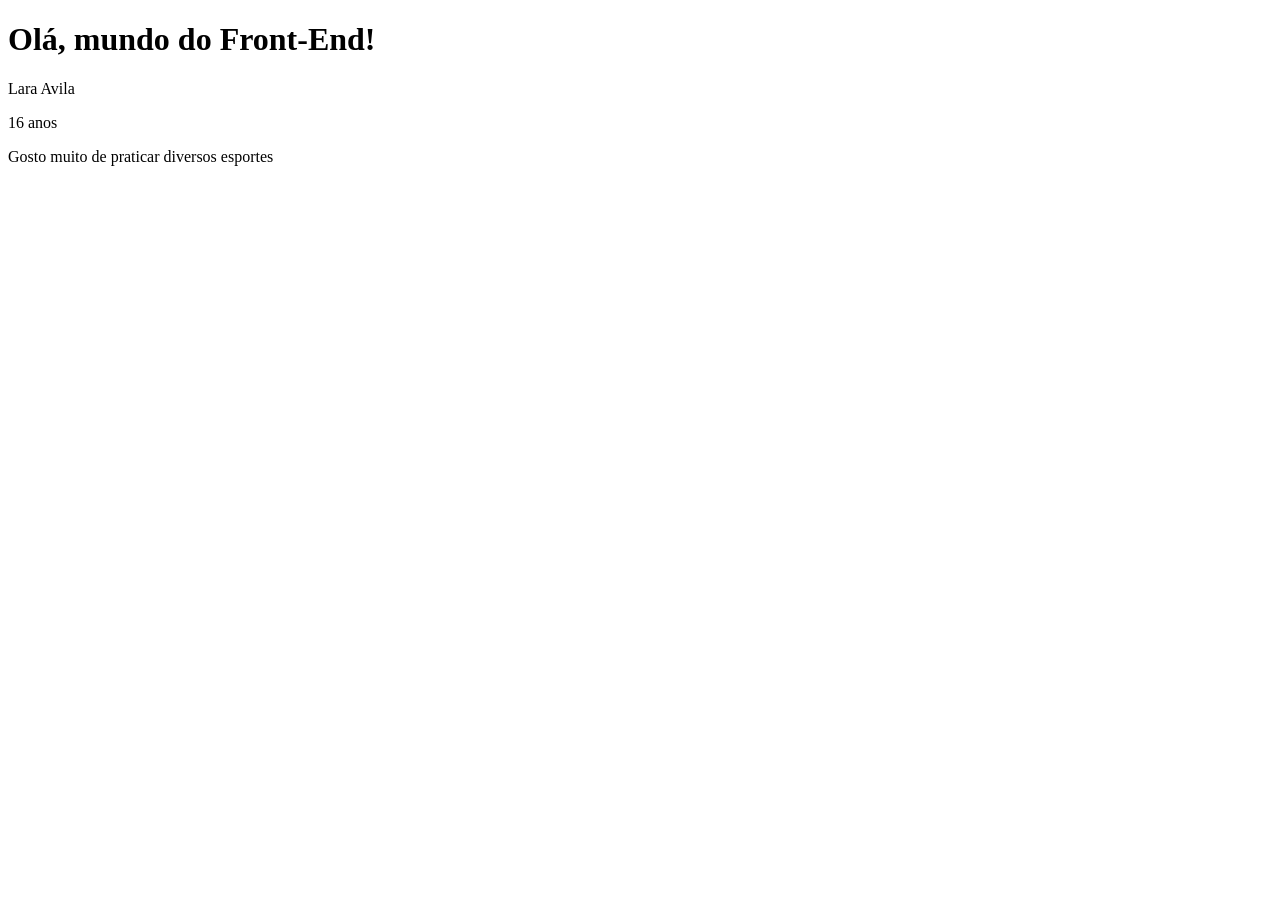
==== index.html @ 7dd10f11 "Iniciando Git" ====
<!DOCTYPE html>
<html lang="pt-BR">
<head>
  <meta charset="UTF-8">
  <title>Meu primeiro site</title>
</head>
<body>
  <h1>Olá, mundo do Front-End!</h1>
  <p>Lara Avila</p>
  <p>16 anos</p>
  <p>Gosto muito de praticar diversos esportes</p>
</body>
</html>
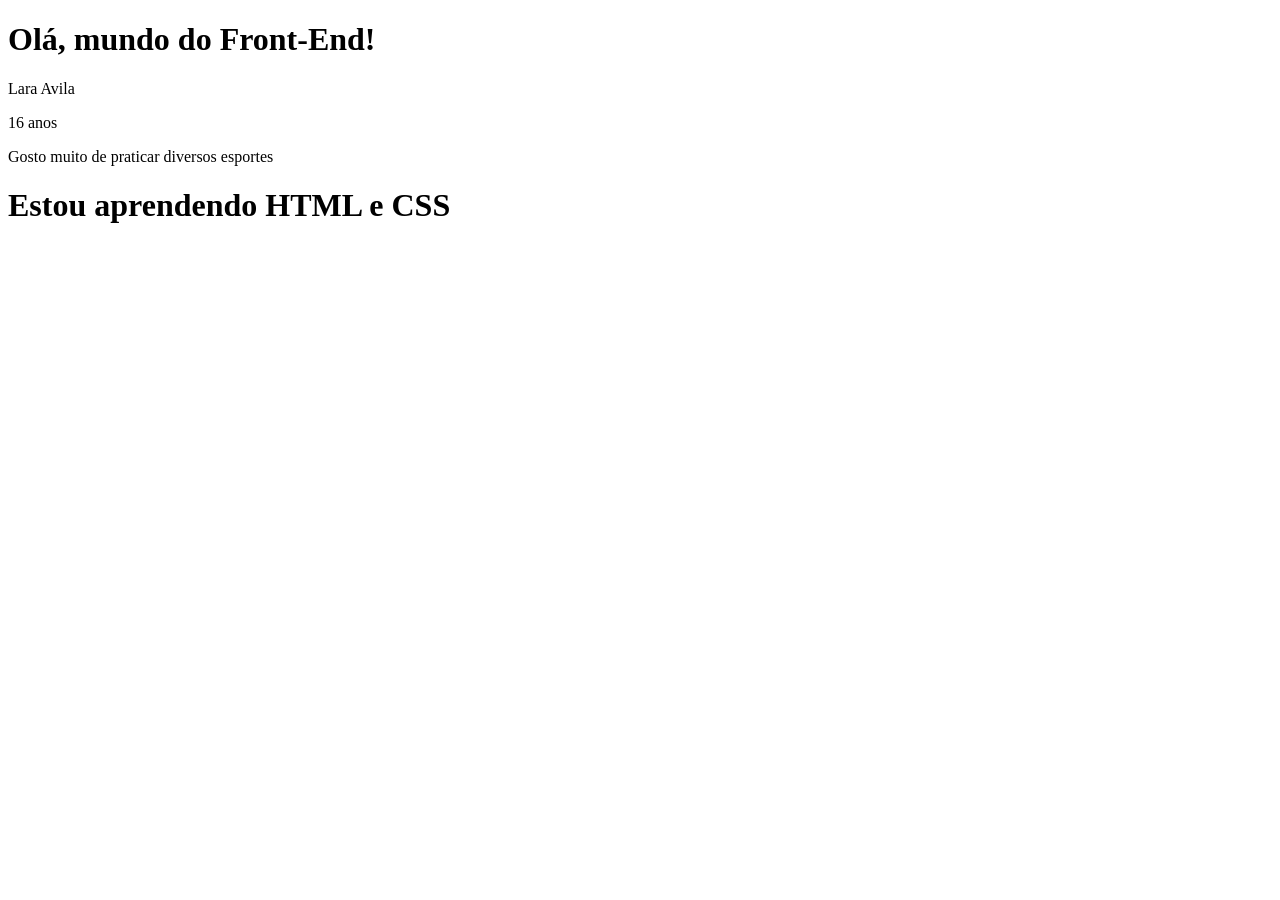
==== commit d2937793: "add h1" ====
--- a/index.html
+++ b/index.html
@@ -9,5 +9,6 @@
   <p>Lara Avila</p>
   <p>16 anos</p>
   <p>Gosto muito de praticar diversos esportes</p>
+  <h1>Estou aprendendo HTML e CSS</h1>
 </body>
 </html>
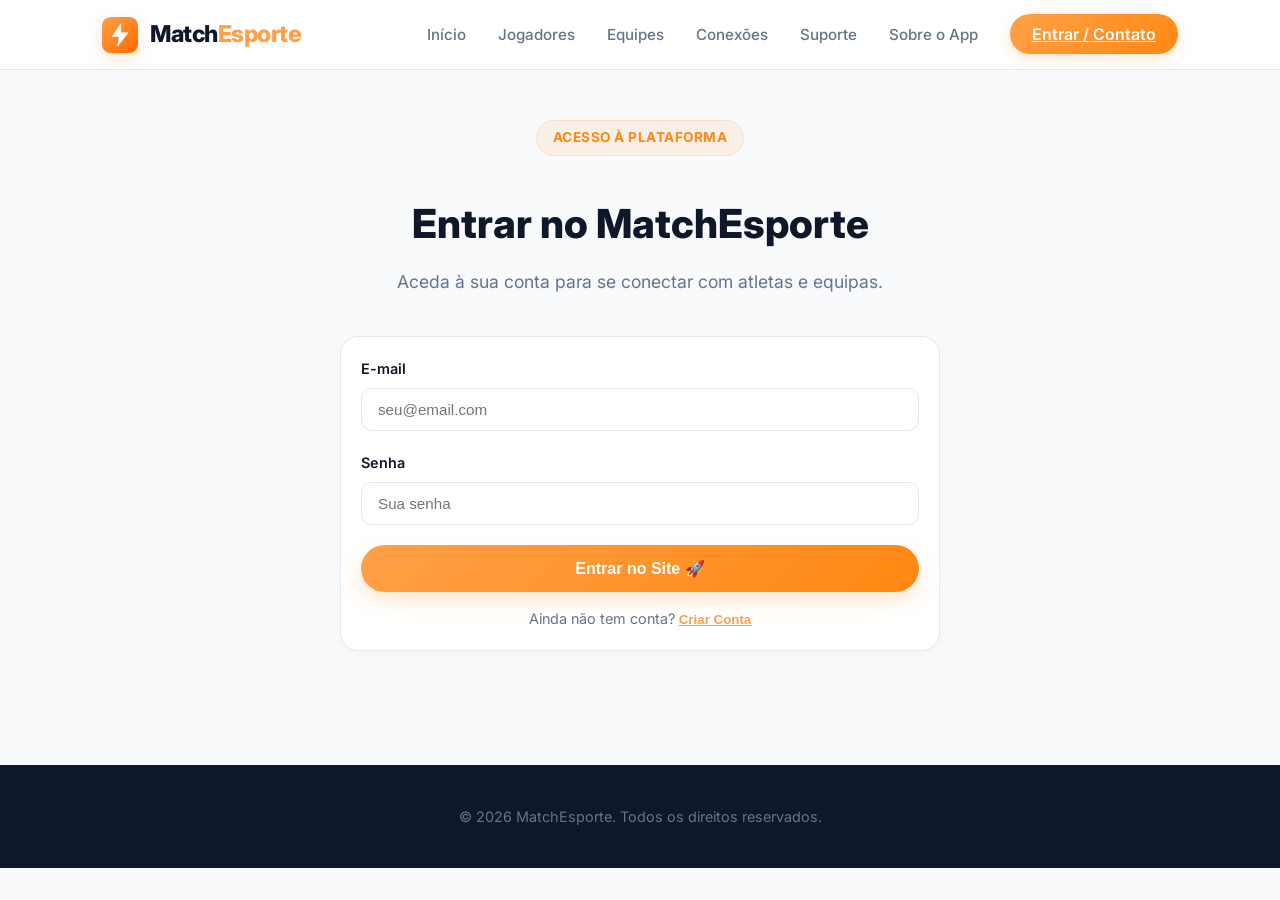
==== commit 7a078ecf: "Add files via upload" ====
--- a/index.html
+++ b/index.html
@@ -1,14 +1,185 @@
-<!DOCTYPE html>
-<html lang="pt-BR">
-<head>
-  <meta charset="UTF-8">
-  <title>Meu primeiro site</title>
-</head>
-<body>
-  <h1>Olá, mundo do Front-End!</h1>
-  <p>Lara Avila</p>
-  <p>16 anos</p>
-  <p>Gosto muito de praticar diversos esportes</p>
-  <h1>Estou aprendendo HTML e CSS</h1>
-</body>
+<!DOCTYPE html>
+<html lang="pt-BR">
+<head>
+    <meta charset="UTF-8">
+    <meta name="viewport" content="width=device-width, initial-scale=1.0">
+    <title>MatchEsporte - Entrar / Cadastrar</title>
+    <!-- Favicon / Símbolo na aba do navegador -->
+    <link rel="icon" type="image/png" href="Captura de tela 2026-10-07 155030.png">
+    <link href="https://fonts.googleapis.com/css2?family=Inter:wght@300;400;500;600;700;800&display=swap" rel="stylesheet">
+    <link rel="stylesheet" href="style.css">
+</head>
+<body>
+
+    <!-- CABEÇALHO / NAVBAR -->
+    <header class="navbar">
+        <a href="home.html" class="logo-brand">
+            <svg class="logo-icon-svg" viewBox="0 0 100 100" fill="none" xmlns="http://www.w3.org/2000/svg">
+                <rect width="100" height="100" rx="24" fill="url(#logo-grad)"/>
+                <path d="M52 20L28 54H48L44 80L72 44H52L52 20Z" fill="white" stroke="white" stroke-width="2" stroke-linecap="round" stroke-linejoin="round"/>
+                <defs>
+                    <linearGradient id="logo-grad" x1="0" y1="0" x2="100" y2="100" gradientUnits="userSpaceOnUse">
+                        <stop stop-color="#FFA048"/>
+                        <stop offset="1" stop-color="#FF6B00"/>
+                    </linearGradient>
+                </defs>
+            </svg>
+            <div class="logo">Match<span>Esporte</span></div>
+        </a>
+        
+        <button class="menu-toggle" id="mobile-menu-btn" aria-label="Abrir Menu">
+            <span></span>
+            <span></span>
+            <span></span>
+        </button>
+
+        <nav id="nav-menu">
+            <ul>
+                <li><a href="home.html">Início</a></li>
+                <li><a href="jogadores.html">Jogadores</a></li>
+                <li><a href="equipes.html">Equipes</a></li>
+                <li><a href="conexoes.html">Conexões</a></li>
+                <li><a href="suporte.html">Suporte</a></li>
+                <li><a href="sobre.html">Sobre o App</a></li>
+                <li><a href="login.html" class="btn-nav active">Entrar / Contato</a></li>
+            </ul>
+        </nav>
+    </header>
+
+    <!-- CONTEÚDO PRINCIPAL: LOGIN / CADASTRO -->
+    <main class="main-content-page">
+        <section class="page-header-section">
+            <span class="badge">Acesso à Plataforma</span>
+            <h1 id="auth-title">Entrar no MatchEsporte</h1>
+            <p id="auth-subtitle">Aceda à sua conta para se conectar com atletas e equipas.</p>
+        </section>
+
+        <div class="connection-container">
+            <div class="connection-card-form">
+                
+               <!-- FORMULÁRIO DE LOGIN -->
+                <form id="form-login">
+                    <div id="login-mensagem-feedback" style="display: none; padding: 12px; margin-bottom: 20px; border-radius: 8px; font-size: 0.9rem; font-weight: 500; text-align: center;"></div>
+
+                    <div class="form-group">
+                        <label for="login-email">E-mail</label>
+                        <input type="email" id="login-email" placeholder="seu@email.com" required class="search-input">
+                    </div>
+
+                    <div class="form-group">
+                        <label for="login-senha">Senha</label>
+                        <input type="password" id="login-senha" placeholder="Sua senha" required class="search-input">
+                    </div>
+
+                    <button type="submit" class="btn-primary btn-full" style="margin-bottom: 15px;">Entrar no Site 🚀</button>
+                    
+                    <div style="text-align: center; font-size: 0.9rem; color: var(--neutral-4);">
+                        Ainda não tem conta? 
+                        <button type="button" id="to-register" style="background: none; border: none; color: var(--primary); font-weight: 700; cursor: pointer; text-decoration: underline;">Criar Conta</button>
+                    </div>
+                </form>
+
+                <!-- FORMULÁRIO DE CADASTRO -->
+                <form id="form-cadastro" style="display: none;">
+                    <div id="cadastro-mensagem-feedback" style="display: none; padding: 12px; margin-bottom: 20px; border-radius: 8px; font-size: 0.9rem; font-weight: 500; text-align: center;"></div>
+
+                    <div class="form-group">
+                        <label for="cad-nome">Nome Completo</label>
+                        <input type="text" id="cad-nome" placeholder="Ex: João da Silva" required class="search-input">
+                    </div>
+
+                    <div class="form-group">
+                        <label for="cad-email">E-mail</label>
+                        <input type="email" id="cad-email" placeholder="seu@email.com" required class="search-input">
+                    </div>
+
+                    <div class="form-group">
+                        <label for="cad-senha">Senha da Conta</label>
+                        <input type="password" id="cad-senha" placeholder="Crie uma senha segura" required class="search-input">
+                    </div>
+
+                    <div class="form-group">
+                        <label for="cad-endereco">Endereço</label>
+                        <input type="text" id="cad-endereco" placeholder="Ex: Rua Principal, 123 - Vitória, ES" required class="search-input">
+                    </div>
+
+                    <div class="form-group">
+                        <label for="cad-telefone">Telefone / Telemóvel</label>
+                        <input type="tel" id="cad-telefone" placeholder="(27) 99999-9999" required class="search-input">
+                    </div>
+
+                    <div class="form-group">
+                        <label for="cad-nascimento">Data de Nascimento</label>
+                        <input type="date" id="cad-nascimento" required class="search-input">
+                    </div>
+
+                    <div class="form-group">
+                        <label for="cad-cpf">CPF</label>
+                        <input type="text" id="cad-cpf" placeholder="000.000.000-00" required class="search-input">
+                    </div>
+
+                    <button type="submit" class="btn-primary btn-full" style="margin-bottom: 15px;">Concluir Cadastro ✨</button>
+                    
+                    <div style="text-align: center; font-size: 0.9rem; color: var(--neutral-4);">
+                        Já tem uma conta? 
+                        <button type="button" id="to-login" style="background: none; border: none; color: var(--primary); font-weight: 700; cursor: pointer; text-decoration: underline;">Fazer Login</button>
+                    </div>
+                </form>
+
+                <!-- FORMULÁRIO DE CADASTRO (Oculto inicialmente) -->
+                <form id="form-cadastro" style="display: none;">
+                    <div class="form-group">
+                        <label for="cad-nome">Nome Completo</label>
+                        <input type="text" id="cad-nome" placeholder="Ex: João da Silva" required class="search-input">
+                    </div>
+
+                    <div class="form-group">
+                        <label for="cad-email">E-mail</label>
+                        <input type="email" id="cad-email" placeholder="seu@email.com" required class="search-input">
+                    </div>
+
+                    <div class="form-group">
+                        <label for="cad-senha">Senha da Conta</label>
+                        <input type="password" id="cad-senha" placeholder="Crie uma senha segura" required class="search-input">
+                    </div>
+
+                    <div class="form-group">
+                        <label for="cad-endereco">Endereço</label>
+                        <input type="text" id="cad-endereco" placeholder="Ex: Rua Principal, 123 - Vitória, ES" required class="search-input">
+                    </div>
+
+                    <div class="form-group">
+                        <label for="cad-telefone">Telefone / Telemóvel</label>
+                        <input type="tel" id="cad-telefone" placeholder="(27) 99999-9999" required class="search-input">
+                    </div>
+
+                    <div class="form-group">
+                        <label for="cad-nascimento">Data de Nascimento</label>
+                        <input type="date" id="cad-nascimento" required class="search-input">
+                    </div>
+
+                    <div class="form-group">
+                        <label for="cad-cpf">CPF</label>
+                        <input type="text" id="cad-cpf" placeholder="000.000.000-00" required class="search-input">
+                    </div>
+
+                    <button type="submit" class="btn-primary btn-full" style="margin-bottom: 15px;">Concluir Cadastro ✨</button>
+                    
+                    <div style="text-align: center; font-size: 0.9rem; color: var(--neutral-4);">
+                        Já tem uma conta? 
+                        <button type="button" id="to-login" style="background: none; border: none; color: var(--primary); font-weight: 700; cursor: pointer; text-decoration: underline;">Fazer Login</button>
+                    </div>
+                </form>
+
+            </div>
+        </div>
+    </main>
+
+    <!-- RODAPÉ -->
+    <footer class="footer">
+        <p>&copy; 2026 MatchEsporte. Todos os direitos reservados.</p>
+    </footer>
+
+    <script src="matchesporte.js" defer></script>
+</body>
 </html>
--- a/style.css
+++ b/style.css
@@ -0,0 +1,1031 @@
+/* ==========================================================================
+   VARIAVEIS E PALETA DE CORES (MATCHESPORTE)
+   ========================================================================== */
+:root {
+    --primary: #FFA048;          
+    --primary-hover: #FF8811;    
+    --primary-glow: rgba(255, 160, 72, 0.28);
+    --secondary: #0F172A;        
+    --bg-main: #F8FAFC;          
+    --neutral-1: #F1F5F9;
+    --neutral-2: #FFFFFF;        
+    --neutral-3: #E2E8F0;        
+    --neutral-4: #64748B;        
+    --neutral-5: #0F172A;        
+    --shadow-sm: 0 2px 10px rgba(15, 23, 42, 0.03);
+    --shadow-md: 0 10px 30px rgba(15, 23, 42, 0.08);
+    --shadow-lg: 0 20px 40px rgba(15, 23, 42, 0.12);
+    --radius-sm: 10px;
+    --radius-md: 18px;
+    --radius-lg: 24px;
+    --transition: all 0.25s cubic-bezier(0.4, 0, 0.2, 1);
+}
+
+/* RESET E ESTILOS GLOBAIS */
+* {
+    margin: 0;
+    padding: 0;
+    box-sizing: border-box;
+}
+
+html {
+    scroll-behavior: smooth;
+}
+
+body {
+    font-family: 'Inter', -apple-system, BlinkMacSystemFont, sans-serif;
+    background-color: var(--bg-main);
+    color: var(--neutral-5);
+    line-height: 1.6;
+    overflow-x: hidden;
+    -webkit-font-smoothing: antialiased;
+}
+
+/* ==========================================================================
+   NAVBAR & LOGO SVG
+   ========================================================================== */
+.navbar {
+    display: flex;
+    justify-content: space-between;
+    align-items: center;
+    padding: 16px 8%;
+    background-color: rgba(255, 255, 255, 0.88);
+    backdrop-filter: blur(14px);
+    -webkit-backdrop-filter: blur(14px);
+    position: fixed;
+    top: 0;
+    width: 100%;
+    z-index: 1000;
+    border-bottom: 1px solid var(--neutral-3);
+    transition: var(--transition);
+    flex-wrap: wrap; /* Adicionado para evitar quebra no menu */
+    gap: 10px;      /* Adicionado para espaçamento seguro */
+}
+
+.logo-brand {
+    display: flex;
+    align-items: center;
+    gap: 12px;
+    text-decoration: none;
+}
+
+.logo-icon-svg {
+    width: 36px;
+    height: 36px;
+    filter: drop-shadow(0 4px 8px var(--primary-glow));
+}
+
+.logo {
+    font-size: 1.45rem;
+    font-weight: 800;
+    letter-spacing: -0.5px;
+    color: var(--neutral-5);
+}
+
+.logo span {
+    color: var(--primary);
+}
+
+.menu-toggle {
+    display: none;
+    flex-direction: column;
+    justify-content: space-between;
+    width: 26px;
+    height: 18px;
+    background: transparent;
+    border: none;
+    cursor: pointer;
+    z-index: 1001;
+}
+
+.menu-toggle span {
+    width: 100%;
+    height: 2.5px;
+    background-color: var(--neutral-5);
+    border-radius: 4px;
+    transition: var(--transition);
+}
+
+.navbar nav ul {
+    display: flex;
+    list-style: none;
+    gap: 32px;
+    align-items: center;
+    flex-wrap: wrap; /* Adicionado para alinhar perfeitamente se a tela diminuir */
+}
+
+/* ==========================================================================
+   APLICAÇÃO DE :first-child, :last-child e :not() NO MENU DE NAVEGAÇÃO
+   ========================================================================== */
+.navbar nav ul li:first-child a {
+    font-weight: 600;
+}
+
+.navbar nav ul li:not(:last-child) a {
+    text-decoration: none;
+    color: var(--neutral-4);
+    font-weight: 500;
+    font-size: 0.95rem;
+    transition: var(--transition);
+}
+
+.navbar nav ul li:not(:last-child) a:hover,
+.navbar nav ul li:not(:last-child) a.active {
+    color: var(--primary);
+}
+
+.navbar nav ul li a:focus-visible {
+    outline: 3px solid var(--primary);
+    outline-offset: 4px;
+    border-radius: 4px;
+}
+
+.btn-nav {
+    background: linear-gradient(135deg, var(--primary) 0%, var(--primary-hover) 100%);
+    color: var(--neutral-2) !important;
+    padding: 10px 22px;
+    border-radius: 30px;
+    font-weight: 600 !important;
+    box-shadow: 0 4px 14px var(--primary-glow);
+    transition: var(--transition);
+}
+
+.btn-nav:hover {
+    transform: translateY(-2px);
+    box-shadow: 0 6px 20px var(--primary-glow);
+}
+
+.btn-nav:focus-visible {
+    outline: 3px solid var(--secondary);
+    outline-offset: 2px;
+}
+
+.btn-nav:active {
+    transform: translateY(0) scale(0.98);
+}
+
+/* ==========================================================================
+   HERO SECTION
+   ========================================================================== */
+.hero {
+    min-height: 85vh;
+    display: flex;
+    align-items: center;
+    justify-content: center;
+    text-align: center;
+    padding: 150px 20px 80px;
+    background: radial-gradient(circle at top, rgba(255, 160, 72, 0.12) 0%, transparent 65%), var(--neutral-2);
+    border-bottom: 1px solid var(--neutral-3);
+}
+
+.hero-content {
+    max-width: 820px;
+}
+
+.badge {
+    display: inline-flex;
+    align-items: center;
+    gap: 8px;
+    background-color: rgba(255, 160, 72, 0.12);
+    color: var(--primary-hover);
+    padding: 6px 16px;
+    border-radius: 20px;
+    font-size: 0.85rem;
+    font-weight: 700;
+    letter-spacing: 0.5px;
+    text-transform: uppercase;
+    margin-bottom: 24px;
+    border: 1px solid rgba(255, 160, 72, 0.2);
+}
+
+.hero h1 {
+    font-size: 3.5rem;
+    font-weight: 800;
+    line-height: 1.15;
+    letter-spacing: -1.2px;
+    margin-bottom: 24px;
+    color: var(--neutral-5);
+}
+
+.hero p {
+    font-size: 1.25rem;
+    color: var(--neutral-4);
+    margin-bottom: 40px;
+    font-weight: 400;
+}
+
+.hero-buttons {
+    display: flex;
+    justify-content: center;
+    gap: 16px;
+}
+
+/* ==========================================================================
+   BOTÕES GERAIS COM MICROINTERAÇÕES
+   ========================================================================== */
+.btn-primary, .btn-secondary {
+    padding: 14px 32px;
+    border-radius: 30px;
+    font-weight: 600;
+    font-size: 1rem;
+    text-decoration: none;
+    transition: var(--transition);
+    cursor: pointer;
+    border: none;
+}
+
+.btn-primary {
+    background: linear-gradient(135deg, var(--primary) 0%, var(--primary-hover) 100%);
+    color: var(--neutral-2);
+    box-shadow: 0 8px 20px var(--primary-glow);
+}
+
+.btn-primary:hover {
+    transform: translateY(-3px);
+    box-shadow: 0 12px 24px var(--primary-glow);
+}
+
+.btn-primary:focus-visible {
+    outline: 3px solid var(--secondary);
+    outline-offset: 3px;
+}
+
+.btn-primary:active {
+    transform: translateY(-1px) scale(0.98);
+}
+
+.btn-secondary {
+    background-color: var(--neutral-2);
+    color: var(--neutral-5);
+    border: 1px solid var(--neutral-3);
+    box-shadow: var(--shadow-sm);
+}
+
+.btn-secondary:hover {
+    border-color: var(--primary);
+    color: var(--primary);
+    transform: translateY(-3px);
+}
+
+.btn-secondary:focus-visible {
+    outline: 3px solid var(--primary);
+    outline-offset: 3px;
+}
+
+.btn-secondary:active {
+    transform: translateY(-1px) scale(0.98);
+}
+
+/* ==========================================================================
+   SEÇÃO RECURSOS & CARDS
+   ========================================================================== */
+.features {
+    padding: 100px 10%;
+    background-color: var(--bg-main);
+}
+
+.features-container h2 {
+    text-align: center;
+    font-size: 2.25rem;
+    font-weight: 800;
+    letter-spacing: -0.5px;
+    margin-bottom: 50px;
+    color: var(--neutral-5);
+}
+
+.features-grid {
+    display: grid;
+    grid-template-columns: repeat(3, 1fr);
+    gap: 32px;
+    max-width: 1100px;
+    margin: 0 auto;
+}
+
+.feature-card {
+    background-color: var(--neutral-2);
+    padding: 40px 32px;
+    border-radius: var(--radius-md);
+    border: 1px solid var(--neutral-3);
+    box-shadow: var(--shadow-sm);
+    transition: var(--transition);
+}
+
+.features-grid .feature-card:nth-child(even) {
+    background: linear-gradient(135deg, var(--neutral-2) 0%, rgba(255, 160, 72, 0.03) 100%);
+    border-color: rgba(255, 160, 72, 0.2);
+}
+
+.feature-card:hover {
+    transform: translateY(-8px);
+    box-shadow: var(--shadow-md);
+    border-color: rgba(255, 160, 72, 0.5);
+}
+
+.feature-card:focus-visible {
+    outline: 3px solid var(--primary);
+    outline-offset: 4px;
+}
+
+.feature-icon {
+    width: 52px;
+    height: 52px;
+    background: rgba(255, 160, 72, 0.12);
+    color: var(--primary-hover);
+    border-radius: 14px;
+    display: flex;
+    align-items: center;
+    justify-content: center;
+    font-size: 1.4rem;
+    margin-bottom: 24px;
+    transition: var(--transition);
+}
+
+.feature-card:hover .feature-icon {
+    background: var(--primary);
+    color: var(--neutral-2);
+    transform: scale(1.05);
+}
+
+.feature-card h3 {
+    font-size: 1.35rem;
+    font-weight: 700;
+    margin-bottom: 12px;
+    color: var(--neutral-5);
+}
+
+.feature-card p {
+    color: var(--neutral-4);
+    font-size: 0.98rem;
+    line-height: 1.65;
+}
+
+/* ==========================================================================
+   ESTILOS PARA AS TELAS DE DIRETÓRIO (JOGADORES E EQUIPES)
+   ========================================================================== */
+.main-content-page {
+    padding: 130px 8% 80px;
+    min-height: 85vh;
+}
+
+.page-header-section {
+    text-align: center;
+    margin-bottom: 40px;
+}
+
+.page-header-section h1 {
+    font-size: 2.5rem;
+    font-weight: 800;
+    margin: 12px 0;
+    color: var(--neutral-5);
+}
+
+.page-header-section p {
+    color: var(--neutral-4);
+    font-size: 1.1rem;
+    max-width: 650px;
+    margin: 0 auto;
+}
+
+.filter-bar {
+    display: flex;
+    justify-content: center;
+    gap: 16px;
+    max-width: 700px;
+    margin: 0 auto 40px;
+}
+
+.search-input, .filter-select {
+    padding: 12px 20px;
+    border-radius: var(--radius-sm);
+    border: 1px solid var(--neutral-3);
+    background-color: var(--neutral-2);
+    font-size: 0.95rem;
+    color: var(--neutral-5);
+    outline: none;
+    transition: var(--transition);
+}
+
+.search-input {
+    flex: 2;
+}
+
+.filter-select {
+    flex: 1;
+}
+
+.search-input:focus, .filter-select:focus {
+    border-color: var(--primary);
+    box-shadow: 0 0 0 3px var(--primary-glow);
+}
+
+.directory-grid {
+    display: grid;
+    grid-template-columns: repeat(3, 1fr);
+    gap: 30px;
+    max-width: 1100px;
+    margin: 0 auto;
+}
+
+.directory-card {
+    background-color: var(--neutral-2);
+    border-radius: var(--radius-md);
+    border: 1px solid var(--neutral-3);
+    padding: 24px;
+    box-shadow: var(--shadow-sm);
+    transition: var(--transition);
+    display: flex;
+    flex-direction: column;
+    gap: 16px;
+}
+
+.directory-card:nth-child(even) {
+    background-color: #fafbfc;
+}
+
+.directory-card:hover {
+    transform: translateY(-6px);
+    box-shadow: var(--shadow-md);
+    border-color: rgba(255, 160, 72, 0.4);
+}
+
+.card-top-info {
+    display: flex;
+    justify-content: space-between;
+    align-items: center;
+}
+
+.status-badge {
+    font-size: 0.75rem;
+    font-weight: 700;
+    padding: 4px 10px;
+    border-radius: 12px;
+}
+
+.active-status {
+    background-color: rgba(16, 185, 129, 0.12);
+    color: #059669;
+}
+
+.hiring-status {
+    background-color: rgba(255, 160, 72, 0.15);
+    color: var(--primary-hover);
+}
+
+.sport-tag {
+    font-size: 0.8rem;
+    font-weight: 600;
+    color: var(--neutral-4);
+}
+
+.profile-avatar-placeholder {
+    width: 100%;
+    height: 130px;
+    background-color: var(--bg-main);
+    border-radius: var(--radius-sm);
+    display: flex;
+    align-items: center;
+    justify-content: center;
+    font-size: 3rem;
+    border: 1px solid var(--neutral-3);
+}
+
+.team-badge-bg {
+    background: linear-gradient(135deg, rgba(15, 23, 42, 0.05) 0%, rgba(255, 160, 72, 0.1) 100%);
+}
+
+.directory-card h3 {
+    font-size: 1.25rem;
+    font-weight: 700;
+    color: var(--neutral-5);
+    margin-bottom: -10px;
+}
+
+.profile-subtitle {
+    font-size: 0.9rem;
+    color: var(--neutral-4);
+    font-weight: 500;
+}
+
+.profile-stats {
+    background-color: var(--bg-main);
+    padding: 12px;
+    border-radius: var(--radius-sm);
+    font-size: 0.88rem;
+    color: var(--neutral-4);
+    display: flex;
+    flex-direction: column;
+    gap: 4px;
+    border: 1px solid var(--neutral-3);
+}
+
+.profile-stats span {
+    font-weight: 600;
+    color: var(--neutral-5);
+}
+
+.btn-full {
+    width: 100%;
+    text-align: center;
+    margin-top: auto;
+}
+
+/* ==========================================================================
+   ESTILOS PARA FORMULÁRIOS
+   ========================================================================== */
+.connection-container {
+    max-width: 600px;
+    margin: 0 auto;
+}
+
+.connection-card-form {
+    background-color: var(--neutral-2);
+    border: 1px solid var(--neutral-3);
+    padding: 40px;
+    border-radius: var(--radius-md);
+    box-shadow: var(--shadow-sm);
+    transition: var(--transition);
+}
+
+.connection-card-form:hover {
+    box-shadow: var(--shadow-md);
+}
+
+.connection-card-form h2 {
+    font-size: 1.5rem;
+    font-weight: 700;
+    margin-bottom: 24px;
+    color: var(--neutral-5);
+    text-align: center;
+}
+
+.form-group {
+    margin-bottom: 20px;
+    display: flex;
+    flex-direction: column;
+    gap: 8px;
+}
+
+.form-group label {
+    font-size: 0.9rem;
+    font-weight: 600;
+    color: var(--neutral-5);
+}
+
+.form-group .search-input,
+.form-group .filter-select {
+    width: 100%;
+}
+
+/* ==========================================================================
+   ESTILOS DE SEÇÃO SOBRE E EQUIPE
+   ========================================================================== */
+.about-page-hero {
+    padding: 160px 10% 80px;
+    background: linear-gradient(180deg, var(--neutral-2) 0%, var(--bg-main) 100%);
+    text-align: center;
+    border-bottom: 1px solid var(--neutral-3);
+}
+
+.about-page-hero h1 {
+    font-size: 3rem;
+    font-weight: 800;
+    letter-spacing: -1px;
+    margin-bottom: 20px;
+}
+
+.about-page-hero p {
+    max-width: 780px;
+    margin: 0 auto;
+    font-size: 1.2rem;
+    color: var(--neutral-4);
+}
+
+.stats-grid {
+    display: grid;
+    grid-template-columns: repeat(3, 1fr);
+    gap: 24px;
+    max-width: 900px;
+    margin: 50px auto 0;
+}
+
+.stat-card {
+    background: var(--neutral-2);
+    padding: 28px 20px;
+    border-radius: var(--radius-md);
+    border: 1px solid var(--neutral-3);
+    box-shadow: var(--shadow-sm);
+    transition: var(--transition);
+}
+
+.stat-card:hover {
+    transform: translateY(-4px);
+    border-color: var(--primary);
+}
+
+.stat-number {
+    font-size: 2.2rem;
+    font-weight: 800;
+    color: var(--primary);
+    margin-bottom: 4px;
+}
+
+.stat-label {
+    font-size: 0.9rem;
+    color: var(--neutral-4);
+    font-weight: 500;
+}
+
+.about-details {
+    padding: 90px 10%;
+    background-color: var(--bg-main);
+}
+
+.about-grid {
+    display: grid;
+    grid-template-columns: repeat(2, 1fr);
+    gap: 40px;
+    max-width: 1100px;
+    margin: 0 auto;
+}
+
+.about-box {
+    background: var(--neutral-2);
+    padding: 40px;
+    border-radius: var(--radius-md);
+    border: 1px solid var(--neutral-3);
+    box-shadow: var(--shadow-sm);
+    transition: var(--transition);
+}
+
+.about-box:hover {
+    transform: translateY(-4px);
+    box-shadow: var(--shadow-md);
+}
+
+.about-box h3 {
+    font-size: 1.5rem;
+    font-weight: 700;
+    margin-bottom: 16px;
+    color: var(--neutral-5);
+    display: flex;
+    align-items: center;
+    gap: 10px;
+}
+
+.about-box p {
+    color: var(--neutral-4);
+    line-height: 1.7;
+    font-size: 1.02rem;
+}
+
+.team-section {
+    padding: 100px 10%;
+    background-color: var(--neutral-2);
+    border-top: 1px solid var(--neutral-3);
+}
+
+.team-header {
+    text-align: center;
+    margin-bottom: 60px;
+}
+
+.team-header h2 {
+    font-size: 2.4rem;
+    font-weight: 800;
+    letter-spacing: -0.5px;
+    color: var(--neutral-5);
+    margin-bottom: 12px;
+}
+
+.team-header p {
+    color: var(--neutral-4);
+    font-size: 1.1rem;
+}
+
+.team-main {
+    display: flex;
+    flex-direction: column;
+    align-items: center;
+    gap: 60px;
+}
+
+.team-photo-wrapper {
+    text-align: center;
+    max-width: 650px;
+    width: 100%;
+}
+
+.team-photo-wrapper img {
+    border-radius: var(--radius-md);
+    box-shadow: var(--shadow-lg);
+    border: 1px solid var(--neutral-3);
+    width: 100%;
+    height: auto;
+    object-fit: cover;
+}
+
+.team-photo-wrapper figcaption {
+    margin-top: 14px;
+    color: var(--neutral-4);
+    font-size: 0.9rem;
+    font-weight: 500;
+}
+
+.members-grid {
+    display: grid;
+    grid-template-columns: repeat(3, 1fr);
+    gap: 32px;
+    width: 100%;
+    max-width: 1000px;
+}
+
+.member-card {
+    background-color: var(--bg-main);
+    padding: 36px 28px;
+    border-radius: var(--radius-md);
+    text-align: center;
+    border: 1px solid var(--neutral-3);
+    box-shadow: var(--shadow-sm);
+    transition: var(--transition);
+}
+
+.member-card:hover {
+    transform: translateY(-6px);
+    box-shadow: var(--shadow-md);
+    border-color: rgba(255, 160, 72, 0.4);
+}
+
+.member-avatar {
+    width: 68px;
+    height: 68px;
+    border-radius: 50%;
+    background: linear-gradient(135deg, var(--primary) 0%, var(--secondary) 100%);
+    color: var(--neutral-2);
+    display: flex;
+    align-items: center;
+    justify-content: center;
+    font-size: 1.35rem;
+    font-weight: 700;
+    margin: 0 auto 20px;
+    box-shadow: 0 4px 12px rgba(0, 0, 0, 0.1);
+}
+
+.member-card h3 {
+    font-size: 1.25rem;
+    font-weight: 700;
+    margin-bottom: 6px;
+    color: var(--neutral-5);
+}
+
+.member-role {
+    color: var(--neutral-4);
+    font-size: 0.95rem;
+    margin-bottom: 22px;
+}
+
+.instagram-link {
+    display: inline-flex;
+    align-items: center;
+    justify-content: center;
+    color: var(--primary-hover);
+    background-color: rgba(255, 160, 72, 0.12);
+    padding: 9px 20px;
+    border-radius: 20px;
+    text-decoration: none;
+    font-weight: 600;
+    font-size: 0.88rem;
+    transition: var(--transition);
+}
+
+.instagram-link:hover {
+    background-color: var(--primary);
+    color: var(--neutral-2);
+}
+
+.instagram-link:focus-visible {
+    outline: 3px solid var(--secondary);
+    outline-offset: 2px;
+}
+
+/* ==========================================================================
+   RODAPÉ
+   ========================================================================== */
+.footer {
+    text-align: center;
+    padding: 40px 20px;
+    background-color: var(--secondary);
+    color: var(--neutral-4);
+    font-size: 0.9rem;
+}
+
+/* ==========================================================================
+   RESPONSIVIDADE (MOBILE & TABLET) E CORREÇÕES DE CONTEÚDO CORTADO
+   ========================================================================== */
+.main-content-page {
+    width: 100%;
+    max-width: 1200px;
+    margin: 0 auto;
+    padding: 120px 4% 60px 4%;
+    box-sizing: border-box;
+}
+
+.directory-grid, .features-grid, .members-grid, .stats-grid, .about-grid {
+    display: grid;
+    grid-template-columns: repeat(auto-fit, minmax(260px, 1fr));
+    gap: 20px;
+    width: 100%;
+    max-width: 100%;
+    margin: 0 auto;
+}
+
+.directory-card, .feature-card, .member-card, .stat-card, .about-box, .connection-card-form {
+    background-color: var(--neutral-2);
+    border-radius: var(--radius-md);
+    border: 1px solid var(--neutral-3);
+    padding: 20px;
+    box-shadow: var(--shadow-sm);
+    transition: var(--transition);
+    display: flex;
+    flex-direction: column;
+    justify-content: space-between;
+    width: 100%;
+    box-sizing: border-box;
+    word-break: break-word;
+}
+
+.directory-card:hover {
+    transform: translateY(-6px);
+    box-shadow: var(--shadow-md);
+    border-color: rgba(255, 160, 72, 0.4);
+}
+
+.card-top-info {
+    display: flex;
+    justify-content: space-between;
+    align-items: center;
+    margin-bottom: 12px;
+    flex-wrap: wrap;
+    gap: 8px;
+}
+
+.status-badge {
+    font-size: 0.75rem;
+    font-weight: 700;
+    padding: 4px 10px;
+    border-radius: 12px;
+}
+
+.active-status {
+    background-color: rgba(16, 185, 129, 0.12);
+    color: #059669;
+}
+
+.hiring-status {
+    background-color: rgba(255, 160, 72, 0.15);
+    color: var(--primary-hover);
+}
+
+.sport-tag {
+    font-size: 0.8rem;
+    font-weight: 600;
+    color: var(--neutral-4);
+}
+
+.profile-avatar-placeholder {
+    width: 100%;
+    height: 110px;
+    background-color: var(--bg-main);
+    border-radius: var(--radius-sm);
+    display: flex;
+    align-items: center;
+    justify-content: center;
+    font-size: 2.8rem;
+    border: 1px solid var(--neutral-3);
+    margin-bottom: 12px;
+}
+
+.team-badge-bg {
+    background: linear-gradient(135deg, rgba(15, 23, 42, 0.05) 0%, rgba(255, 160, 72, 0.1) 100%);
+}
+
+.directory-card h3 {
+    font-size: 1.15rem;
+    font-weight: 700;
+    color: var(--neutral-5);
+    margin-bottom: 4px;
+}
+
+.profile-subtitle {
+    font-size: 0.88rem;
+    color: var(--neutral-4);
+    font-weight: 500;
+    margin-bottom: 12px;
+}
+
+.profile-stats {
+    background-color: var(--bg-main);
+    padding: 10px 12px;
+    border-radius: var(--radius-sm);
+    font-size: 0.85rem;
+    color: var(--neutral-4);
+    display: flex;
+    flex-direction: column;
+    gap: 6px;
+    border: 1px solid var(--neutral-3);
+    margin-bottom: 16px;
+}
+
+.profile-stats span {
+    font-weight: 600;
+    color: var(--neutral-5);
+}
+
+.directory-card .btn-primary {
+    width: 100%;
+    padding: 12px 16px;
+    font-size: 0.9rem;
+    text-align: center;
+    box-sizing: border-box;
+}
+
+.filter-bar {
+    display: flex;
+    flex-direction: column;
+    gap: 12px;
+    width: 100%;
+    max-width: 100%;
+    margin: 0 auto 30px;
+}
+
+.search-input, .filter-select {
+    width: 100%;
+    padding: 12px 16px;
+    font-size: 0.95rem;
+    box-sizing: border-box;
+}
+
+@media (min-width: 768px) {
+    .filter-bar {
+        flex-direction: row;
+    }
+    .search-input {
+        flex: 2;
+    }
+    .filter-select {
+        flex: 1;
+    }
+}
+
+@media (max-width: 992px) {
+    .hero h1, .about-page-hero h1 {
+        font-size: 2.75rem;
+    }
+}
+
+@media (max-width: 768px) {
+    .menu-toggle {
+        display: flex;
+    }
+
+    .navbar nav {
+        position: absolute;
+        top: 100%;
+        left: 0;
+        width: 100%;
+        background-color: rgba(255, 255, 255, 0.98);
+        backdrop-filter: blur(16px);
+        border-bottom: 1px solid var(--neutral-3);
+        display: none;
+        box-shadow: var(--shadow-md);
+    }
+
+    .navbar nav.active {
+        display: block;
+    }
+
+    .navbar nav ul {
+        flex-direction: column;
+        padding: 30px 20px;
+        gap: 20px;
+    }
+
+    .hero, .about-page-hero {
+        padding-top: 130px;
+    }
+
+    .hero h1, .about-page-hero h1 {
+        font-size: 2.1rem;
+    }
+
+    .hero-buttons {
+        flex-direction: column;
+    }
+
+    .btn-primary, .btn-secondary {
+        width: 100%;
+    }
+
+    .features, .team-section, .about-details {
+        padding: 60px 6%;
+    }
+}
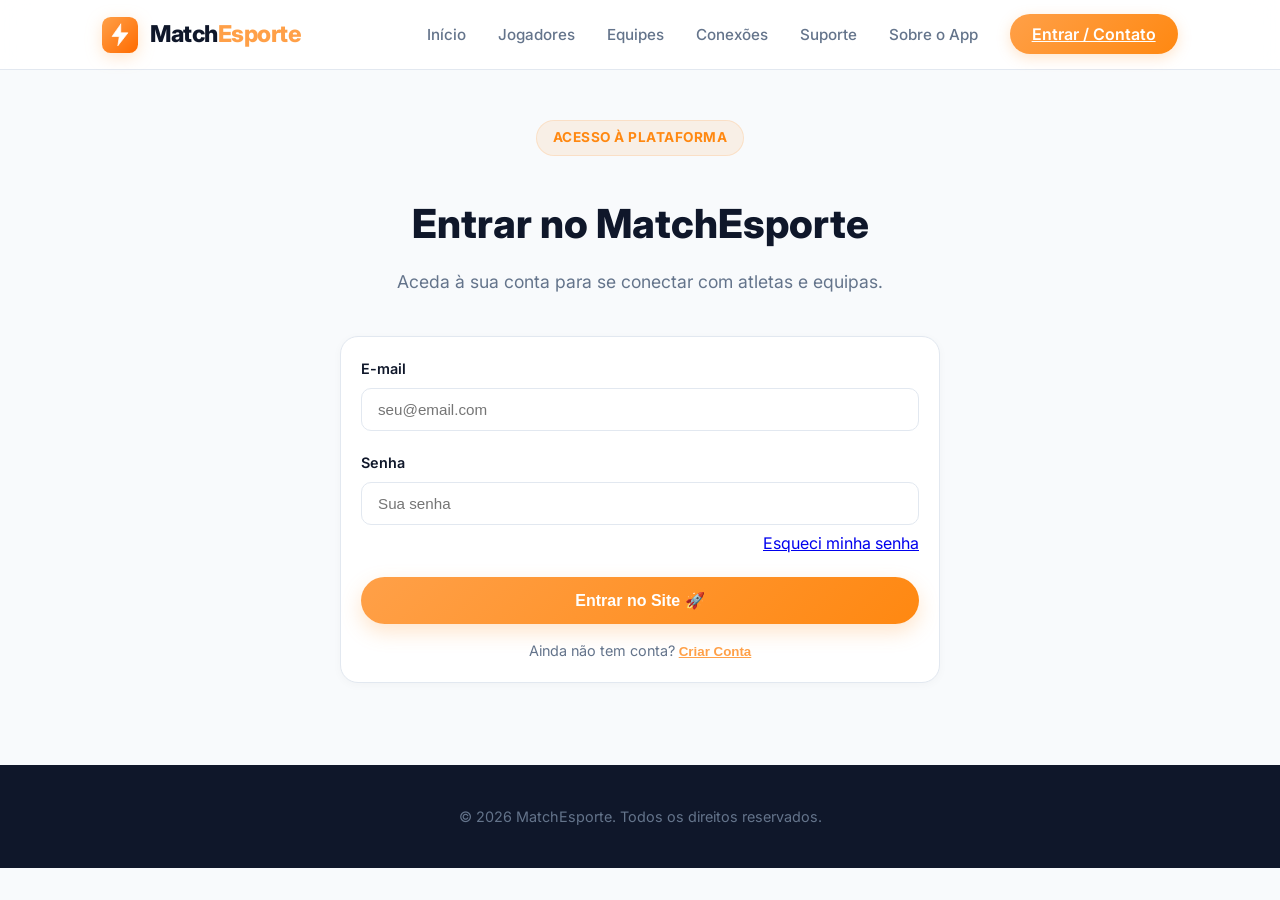
==== commit e2db165e: "Add files via upload" ====
--- a/index.html
+++ b/index.html
@@ -4,7 +4,6 @@
     <meta charset="UTF-8">
     <meta name="viewport" content="width=device-width, initial-scale=1.0">
     <title>MatchEsporte - Entrar / Cadastrar</title>
-    <!-- Favicon / Símbolo na aba do navegador -->
     <link rel="icon" type="image/png" href="Captura de tela 2026-10-07 155030.png">
     <link href="https://fonts.googleapis.com/css2?family=Inter:wght@300;400;500;600;700;800&display=swap" rel="stylesheet">
     <link rel="stylesheet" href="style.css">
@@ -41,7 +40,7 @@
                 <li><a href="conexoes.html">Conexões</a></li>
                 <li><a href="suporte.html">Suporte</a></li>
                 <li><a href="sobre.html">Sobre o App</a></li>
-                <li><a href="login.html" class="btn-nav active">Entrar / Contato</a></li>
+                <li><a href="index.html" class="btn-nav active">Entrar / Contato</a></li>
             </ul>
         </nav>
     </header>
@@ -57,7 +56,7 @@
         <div class="connection-container">
             <div class="connection-card-form">
                 
-               <!-- FORMULÁRIO DE LOGIN -->
+                <!-- FORMULÁRIO DE LOGIN -->
                 <form id="form-login">
                     <div id="login-mensagem-feedback" style="display: none; padding: 12px; margin-bottom: 20px; border-radius: 8px; font-size: 0.9rem; font-weight: 500; text-align: center;"></div>
 
@@ -66,9 +65,15 @@
                         <input type="email" id="login-email" placeholder="seu@email.com" required class="search-input">
                     </div>
 
-                    <div class="form-group">
+                    <div class="form-group" style="margin-bottom: 6px;">
                         <label for="login-senha">Senha</label>
                         <input type="password" id="login-senha" placeholder="Sua senha" required class="search-input">
+                    </div>
+
+                    <!-- LINK ESQUECI MINHA SENHA -->
+                    <div style="text-align: right; margin-bottom: 20px;">
+                        <a href="recuperar-senha.html">Esqueci minha senha
+                        </a>
                     </div>
 
                     <button type="submit" class="btn-primary btn-full" style="margin-bottom: 15px;">Entrar no Site 🚀</button>
@@ -126,51 +131,6 @@
                     </div>
                 </form>
 
-                <!-- FORMULÁRIO DE CADASTRO (Oculto inicialmente) -->
-                <form id="form-cadastro" style="display: none;">
-                    <div class="form-group">
-                        <label for="cad-nome">Nome Completo</label>
-                        <input type="text" id="cad-nome" placeholder="Ex: João da Silva" required class="search-input">
-                    </div>
-
-                    <div class="form-group">
-                        <label for="cad-email">E-mail</label>
-                        <input type="email" id="cad-email" placeholder="seu@email.com" required class="search-input">
-                    </div>
-
-                    <div class="form-group">
-                        <label for="cad-senha">Senha da Conta</label>
-                        <input type="password" id="cad-senha" placeholder="Crie uma senha segura" required class="search-input">
-                    </div>
-
-                    <div class="form-group">
-                        <label for="cad-endereco">Endereço</label>
-                        <input type="text" id="cad-endereco" placeholder="Ex: Rua Principal, 123 - Vitória, ES" required class="search-input">
-                    </div>
-
-                    <div class="form-group">
-                        <label for="cad-telefone">Telefone / Telemóvel</label>
-                        <input type="tel" id="cad-telefone" placeholder="(27) 99999-9999" required class="search-input">
-                    </div>
-
-                    <div class="form-group">
-                        <label for="cad-nascimento">Data de Nascimento</label>
-                        <input type="date" id="cad-nascimento" required class="search-input">
-                    </div>
-
-                    <div class="form-group">
-                        <label for="cad-cpf">CPF</label>
-                        <input type="text" id="cad-cpf" placeholder="000.000.000-00" required class="search-input">
-                    </div>
-
-                    <button type="submit" class="btn-primary btn-full" style="margin-bottom: 15px;">Concluir Cadastro ✨</button>
-                    
-                    <div style="text-align: center; font-size: 0.9rem; color: var(--neutral-4);">
-                        Já tem uma conta? 
-                        <button type="button" id="to-login" style="background: none; border: none; color: var(--primary); font-weight: 700; cursor: pointer; text-decoration: underline;">Fazer Login</button>
-                    </div>
-                </form>
-
             </div>
         </div>
     </main>
